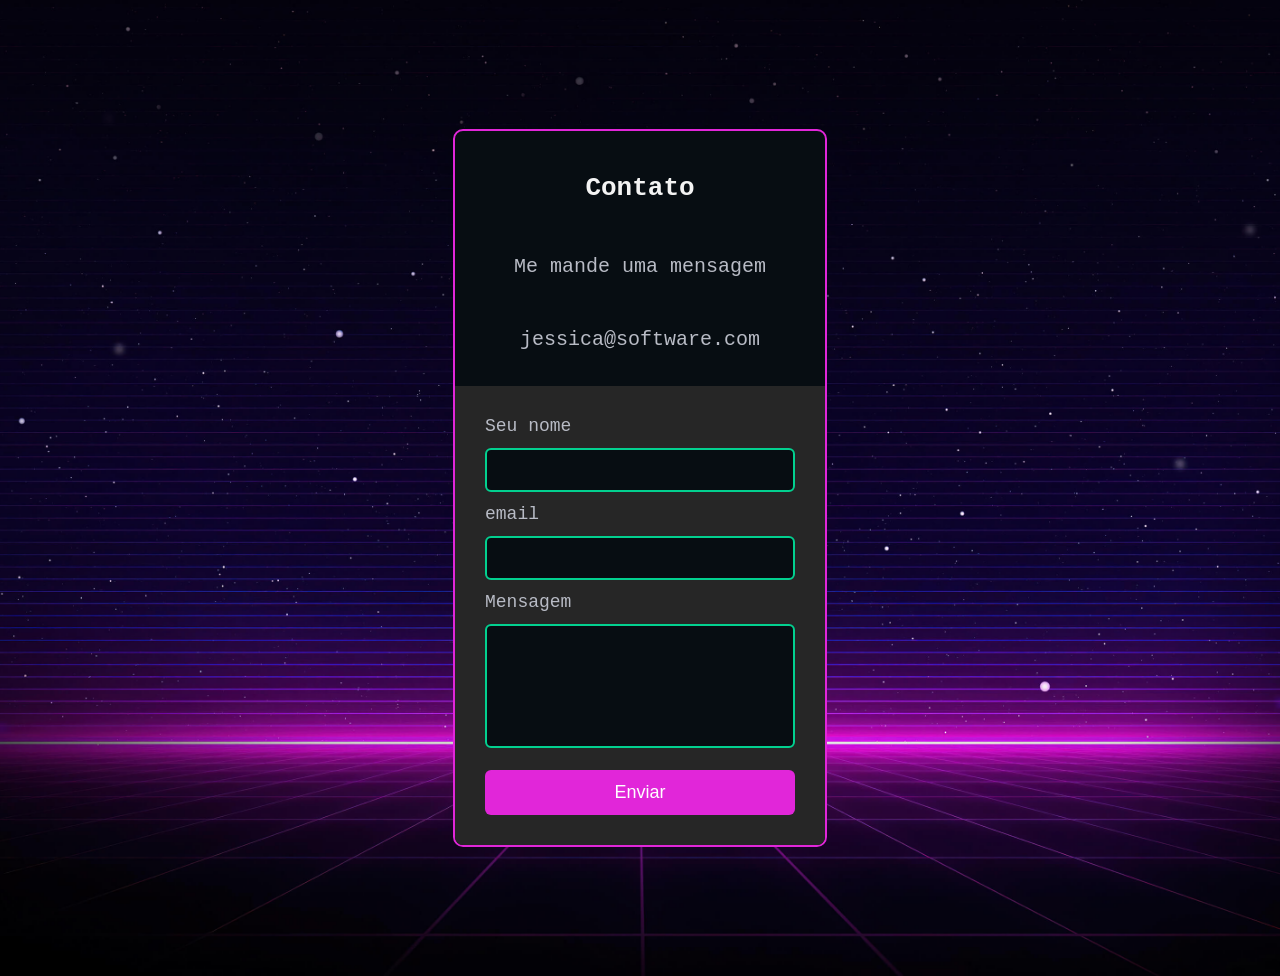
==== contato.html @ 68c0cfcc "atualização 1.0" ====
<!DOCTYPE html>
<html lang="pt-br">
<head>
    <meta charset="UTF-8">
    <meta name="viewport" content="width=device-width, initial-scale=1.0">

    <link rel="stylesheet" href="/css/style.css">

    <title>Contato</title>
</head>
<body>
    <main>
        <div class="cartao">
            <div class="minhas-informacoes">
                <h2 class="nome">Contato</h2>
                <p class="cargo">Me mande uma mensagem</p>
                <p class="cargo">jessica@software.com</p>
            </div>

            <div class="conteudo">
                <div class="informacoes-abas">
                    <div class="informacao selecionado">
                        <form action="mailto:pedroso.je26@gmail.com" method="post" enctype="text/plain" class="formulario-contato">
                            
                            <label>Seu nome</label>
                            <input type="text" name="nome" required>

                            <label>email</label>
                            <input type="email" name="email" required>

                            <label>Mensagem</label>
                            <textarea name="mensagem" rows="5" required></textarea>

                            <button type="submit">Enviar</button>
                        </form>
                    </div>
                </div>
            </div>
        </div>
    </main>
</body>
</html>
---- css/style.css ----
body{
    background-image: url(/imagens/fundo-site.jpg);
    background-repeat: no-repeat;
    background-size: cover;
    background-position: center;

    font-family: 'VT323', monospace;
    color: #f3f3f3;
    font-size: 18px;
    display: flex;
    justify-content: center;
    align-items: center;
    min-height: 100vh;
    padding: 30px;
}

.cartao{
    background-color: #070d12;
    width: 370px;
    border: 2px solid #e126d9;
    border-radius: 10px;
    overflow: hidden;
}

.cartao .minhas-informacoes{
    padding-top: 20px;
    display: flex;
    flex-direction: column;
    align-items: center;
    gap: 10px;
}

.cartao .minhas-informacoes img{
    width: 30%;
    border-radius: 50px;
    border: 4px solid #02d08f;    
}

.cartao .minhas-informacoes .nome{
    font-size: 26px;
}

.cartao .minhas-informacoes .cargo{
    font-size: 20px;
    color: #b8bbc5;
}

.cartao .conteudo{
    margin-top: 15px;
}

.cartao .abas{
    display: flex;
}

.cartao .abas .aba{
    width: 50%;
    display: flex;
    justify-content: center;
    padding: 10px 0;
    cursor: pointer;
    transition: background-color 0.2s ease-in-out;
}

.cartao .abas img{
    width: 30px;
}

.cartao .abas .aba.selecionado{
    background-color: #262626;
}

.cartao .informacoes-abas{
    background-color: #262626;
}

.cartao .abas .aba:hover{
    background-color: #414141;
}

.informacoes-abas .informacao{
    min-height: 260px;
    padding: 15px;
    display: none;
}

.informacoes-abas .informacao.selecionado{
    display: block;
}

.informacoes-abas .sub-titulo{
    font-size: 22px;
    margin-bottom: 25px;
    text-align: center;
}

.informacoes-abas .descricao{
    font-size: 20px;
    max-height: 180px;
    overflow-y: auto;
    padding-right: 15px;
}

.informacoes-abas .descricao span{
    color: #02d08f;
}

.redes-sociais{
    display: flex;
    flex-direction: column;
    gap: 25px;
    align-items: center;
    max-height: 180px;
    overflow-y: auto;
}

.redes-sociais li a{    
    width: 250px;
    display: block;
    color: #f3f3f3;
    text-align: center;
    padding: 10px;
    font-size: 20px;
    transition: opacity 0.3s ease-in-out;
}

.redes-sociais li a:hover{
    opacity: 0.8;
}

.redes-sociais .formulario{
    background-color: #06c185;
}

.redes-sociais .linkedin{
    background-color: #1d87bd;
}

.redes-sociais .github{
    background-color: #545454;
}

.redes-sociais .formacao {
    background-color: #fa1212;
}

.redes-sociais .Django{
    background-color: #06c185;
}

.redes-sociais .Askbot{
    background-color: #1d87bd;
}

.redes-sociais .Listas{
    background-color: #545454;
}

.redes-sociais .Quizz {
    background-color: #fa1212;
}

.redes-sociais .POO {
    background-color: hsl(298, 88%, 48%);
}

.redes-sociais .Voltar {
    background-color: #3512fa;
}

.formulario-contato {
    display: flex;
    flex-direction: column;
    gap: 12px;
    padding: 15px;
}

.formulario-contato label {
    font-size: 18px;
    color: #b8bbc5;
}

.formulario-contato input,
.formulario-contato textarea {
    background-color: #070d12;
    border: 2px solid #02d08f;
    border-radius: 6px;
    padding: 10px;
    color: #f3f3f3;
    font-family: 'VT323', monospace;
    font-size: 18px;
    transition: 0.3s ease-in-out;
}

/* efeito ao clicar */
.formulario-contato input:focus,
.formulario-contato textarea:focus {
    outline: none;
    border-color: #e126d9;
    box-shadow: 0 0 8px #e126d9;
}

/* botão */
.formulario-contato button {
    margin-top: 10px;
    background-color: #e126d9;
    border: none;
    padding: 12px;
    font-size: 18px;
    color: #fff;
    cursor: pointer;
    transition: all 0.3s ease-in-out;
    border-radius: 6px;
}

/* efeito hover */
.formulario-contato button:hover {
    background-color: #02d08f;
    transform: scale(1.05);
    box-shadow: 0 0 10px #02d08f;
}

/* scroll bonito no textarea */
.formulario-contato textarea {
    resize: none;
    max-height: 150px;
    overflow-y: auto;
}

/* scrollbar estilizada (combina com teu tema) */
.formulario-contato textarea::-webkit-scrollbar {
    width: 6px;
}

.formulario-contato textarea::-webkit-scrollbar-thumb {
    background-color: #02d08f;
    border-radius: 10px;
}
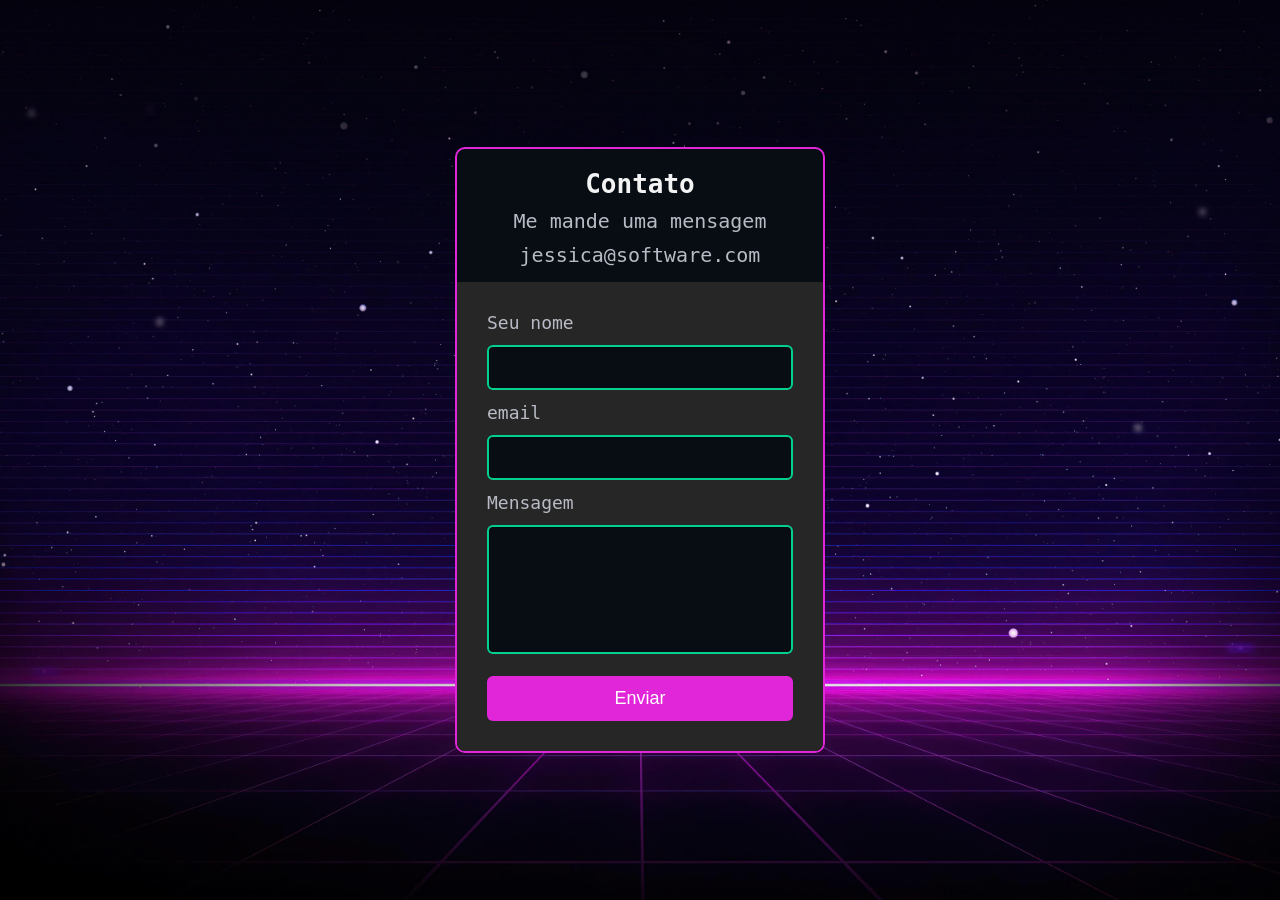
==== commit ed799875: "atualização 1.1" ====
--- a/contato.html
+++ b/contato.html
@@ -4,7 +4,8 @@
     <meta charset="UTF-8">
     <meta name="viewport" content="width=device-width, initial-scale=1.0">
 
-    <link rel="stylesheet" href="/css/style.css">
+    <link rel="stylesheet" href="css/reset.css">
+    <link rel="stylesheet" href="css/style.css">
 
     <title>Contato</title>
 </head>
@@ -20,16 +21,16 @@
             <div class="conteudo">
                 <div class="informacoes-abas">
                     <div class="informacao selecionado">
-                        <form action="mailto:pedroso.je26@gmail.com" method="post" enctype="text/plain" class="formulario-contato">
+                        <form class="formulario-contato" onsubmit="enviarFormulario(event)">
                             
                             <label>Seu nome</label>
-                            <input type="text" name="nome" required>
+                            <input type="text" id="nome" name="nome" required>
 
                             <label>email</label>
-                            <input type="email" name="email" required>
+                            <input type="email" id="email" name="email" required>
 
                             <label>Mensagem</label>
-                            <textarea name="mensagem" rows="5" required></textarea>
+                            <textarea id="mensagem" name="mensagem" rows="5" required></textarea>
 
                             <button type="submit">Enviar</button>
                         </form>
@@ -38,5 +39,8 @@
             </div>
         </div>
     </main>
+
+    <script src="/index.js"></script>
+    
 </body>
 </html>
